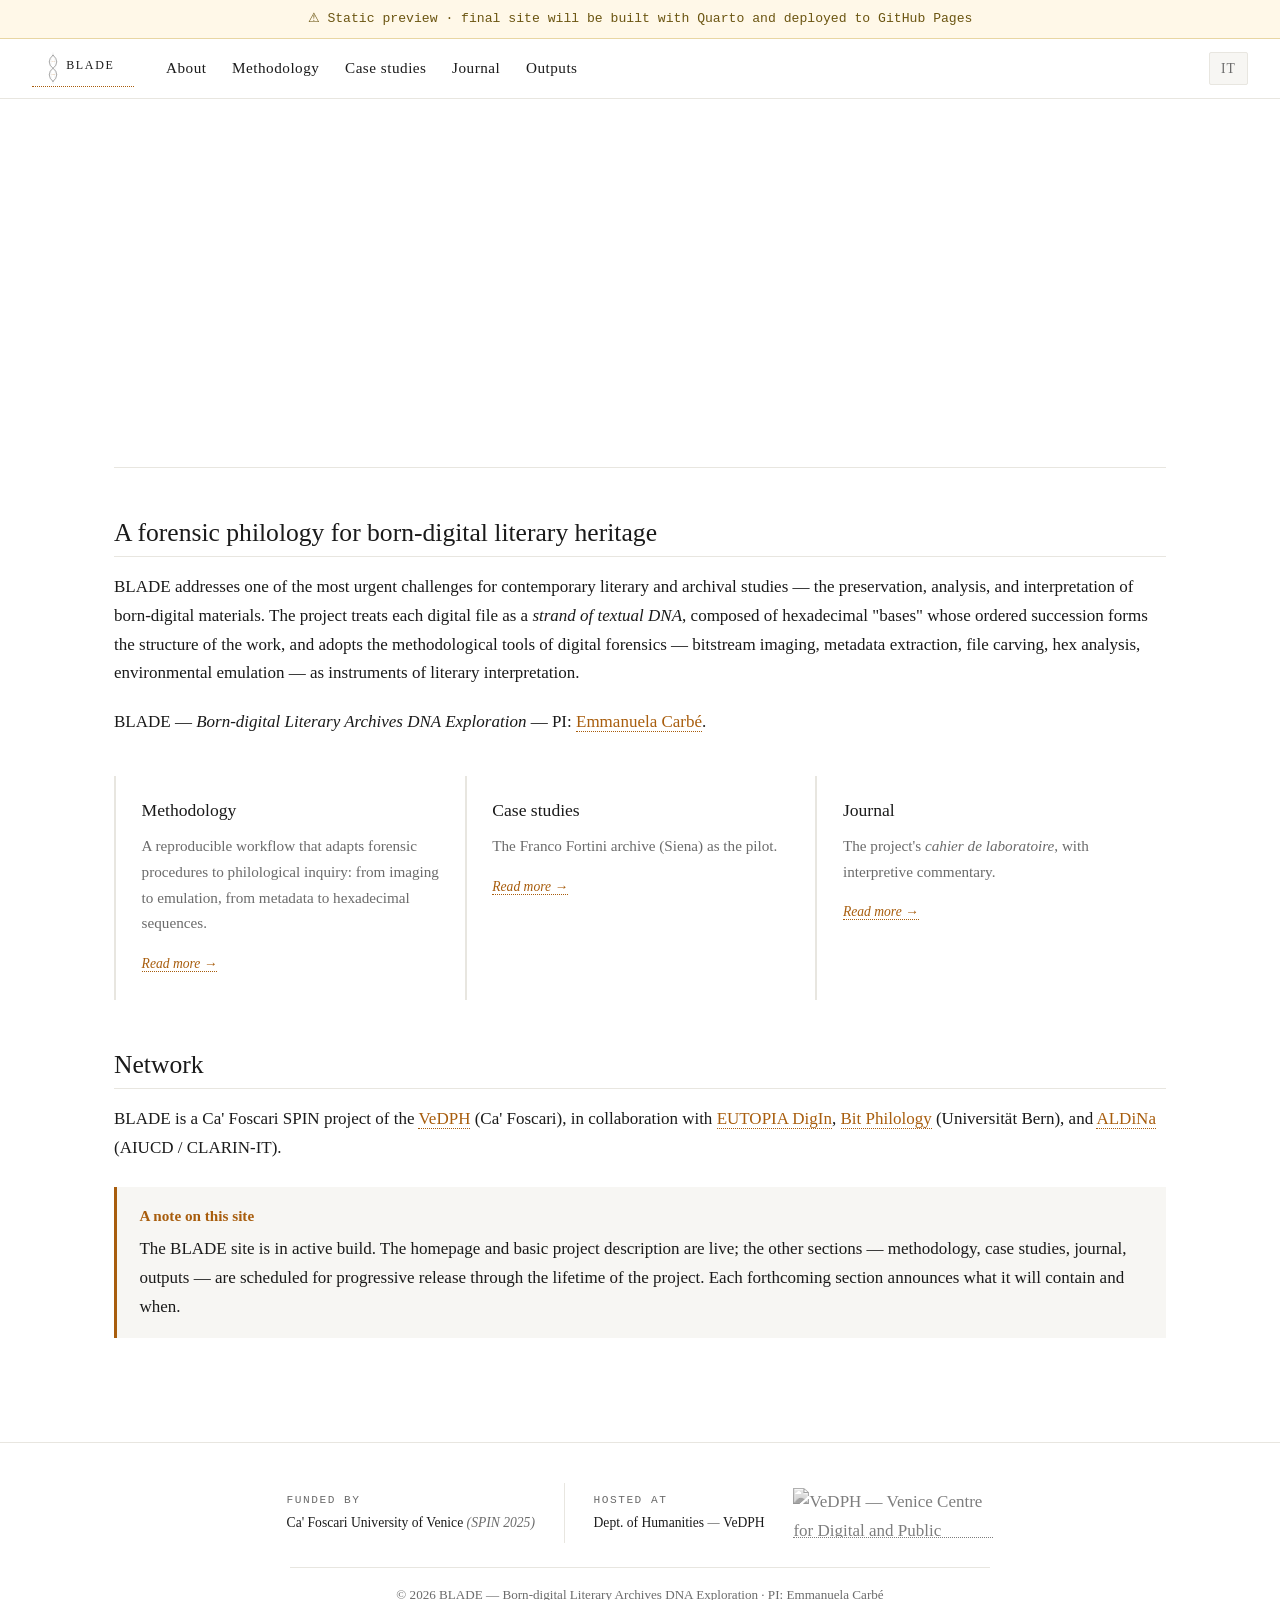
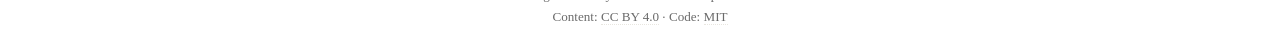
==== index.html @ 5c793089 "First Draft" ====
<!DOCTYPE html>
<html lang="en"><head><meta charset="UTF-8">
<title>BLADE</title>
<meta http-equiv="refresh" content="0;url=en/">
<link rel="stylesheet" href="assets/css/blade.css">
</head>
<body><div class="container" style="text-align:center; padding-top: 5rem;">
<p style="font-style: italic; color: #777;">Redirecting… · <a href="en/">English</a> · <a href="it/">Italiano</a></p>
</div></body></html>
---- assets/css/blade.css ----
:root {
  --blade-ink: #1a1a1a;
  --blade-paper: #ffffff;
  --blade-amber: #a85d0d;
  --blade-rule: #e8e6e0;
  --blade-muted: #6b6b6b;
  --blade-soft: #f7f6f3;
}

* { box-sizing: border-box; }
html { scroll-behavior: smooth; }

body {
  margin: 0;
  font-family: Georgia, "Iowan Old Style", serif;
  background: var(--blade-paper);
  color: var(--blade-ink);
  line-height: 1.7;
  font-size: 17px;
}

/* ---------- Navbar ---------- */
.navbar {
  background: var(--blade-paper);
  border-bottom: 1px solid var(--blade-rule);
  position: sticky; top: 0; z-index: 100;
  padding: 0.7rem 2rem;
  display: flex; align-items: center; gap: 2rem;
}

.navbar-brand { display: flex; align-items: center; height: 36px; }
.navbar-brand svg { height: 36px; width: auto; color: var(--blade-ink); }

.nav-links { display: flex; gap: 1.6rem; align-items: center; flex: 1; }

.nav-links a {
  color: var(--blade-ink); text-decoration: none;
  font-size: 0.95rem; letter-spacing: 0.5px;
  padding: 0.3rem 0;
  border-bottom: 1px solid transparent;
  transition: border-color 0.15s, color 0.15s;
}

.nav-links a:hover, .nav-links a.active {
  color: var(--blade-amber);
  border-bottom-color: var(--blade-amber);
}

.nav-right { display: flex; gap: 1.2rem; align-items: center; }
.nav-right a {
  color: var(--blade-muted); text-decoration: none; font-size: 0.9rem;
}
.nav-right a:hover { color: var(--blade-amber); }

.lang-switch {
  background: var(--blade-soft); padding: 0.25rem 0.7rem;
  border-radius: 2px; font-size: 0.85rem !important;
  letter-spacing: 1px; border: 1px solid var(--blade-rule);
}

/* ---------- Page container ---------- */
.container { max-width: 820px; margin: 0 auto; padding: 2.5rem 1.5rem 5rem; }
.container.full { max-width: 1100px; }

/* ---------- Hero ---------- */
.hero {
  display: flex; align-items: center; justify-content: center;
  min-height: 280px; margin: 1rem auto 3rem;
  padding: 1.5rem 1rem 3rem;
  border-bottom: 1px solid var(--blade-rule);
}

.hero-logo { width: 100%; max-width: 680px; color: var(--blade-ink); }
.hero-logo svg { width: 100%; height: auto; display: block; }

/* ---------- Typography ---------- */
h1, h2, h3, h4 {
  font-family: Georgia, "Iowan Old Style", serif;
  font-weight: 500; color: var(--blade-ink); line-height: 1.3;
}

h1 { font-size: 2.4rem; letter-spacing: 0.5px; margin: 0 0 0.4rem; }

h1 + .subtitle {
  font-style: italic; color: var(--blade-muted);
  font-size: 1.2rem; margin: 0 0 0.6rem;
}

.subtitle + .meta, h1 + .meta {
  font-family: "JetBrains Mono", ui-monospace, monospace;
  font-size: 0.78rem; color: var(--blade-muted);
  letter-spacing: 1.5px; text-transform: uppercase;
  margin: 0 0 2.5rem; padding-bottom: 1.5rem;
  border-bottom: 1px solid var(--blade-rule);
}

h2 {
  font-size: 1.6rem; margin: 3rem 0 1rem;
  padding-bottom: 0.4rem; border-bottom: 1px solid var(--blade-rule);
}

h3 { font-size: 1.2rem; margin: 2rem 0 0.6rem; }

p { margin: 0 0 1.2rem; }

a {
  color: var(--blade-amber); text-decoration: none;
  border-bottom: 1px dotted var(--blade-amber);
}

a:hover { border-bottom-style: solid; }

blockquote {
  margin: 1.5rem 0; padding: 0.5rem 0 0.5rem 1.5rem;
  border-left: 3px solid var(--blade-amber);
  color: var(--blade-muted); font-style: italic;
}

ul, ol { margin: 0 0 1.2rem; padding-left: 1.5rem; }
li { margin: 0.3rem 0; }

code {
  font-family: "JetBrains Mono", ui-monospace, Menlo, Consolas, monospace;
  font-size: 0.9em; background: rgba(168, 93, 13, 0.08);
  padding: 1px 5px; border-radius: 2px;
}

/* ---------- Callouts ---------- */
.callout {
  margin: 1.5rem 0; padding: 1rem 1.4rem;
  border-left: 3px solid var(--blade-amber);
  background: var(--blade-soft);
}

.callout-title {
  font-weight: 600; color: var(--blade-amber);
  margin-bottom: 0.4rem; font-size: 0.95rem;
}

/* ---------- Grid (homepage cards) ---------- */
.grid {
  display: grid;
  grid-template-columns: repeat(auto-fit, minmax(220px, 1fr));
  gap: 0; margin: 2.5rem 0;
}

.grid-card {
  padding: 1.4rem 1.6rem;
  border-left: 2px solid var(--blade-rule);
  transition: border-color 0.2s, background 0.2s;
}

.grid-card:hover {
  border-left-color: var(--blade-amber);
  background: var(--blade-soft);
}

.grid-card h3 { margin: 0 0 0.7rem; font-size: 1.1rem; }
.grid-card p { font-size: 0.95rem; color: var(--blade-muted); margin-bottom: 0.8rem; }
.grid-card .arrow { font-size: 0.85rem; font-style: italic; }

/* ---------- Tables ---------- */
table {
  width: 100%; border-collapse: collapse;
  margin: 1.5rem 0; font-size: 0.95rem;
}

th, td { padding: 0.6rem 0.8rem; text-align: left; border-bottom: 1px solid var(--blade-rule); }

th {
  font-family: "JetBrains Mono", monospace;
  font-size: 0.78rem; text-transform: uppercase;
  letter-spacing: 1px; color: var(--blade-muted);
  font-weight: 500;
}

/* ---------- Forthcoming pages — dedicated style ---------- */
.forthcoming {
  margin: 4rem auto;
  max-width: 600px;
  text-align: center;
  padding: 3rem 2rem;
}

.forthcoming-badge {
  display: inline-block;
  font-family: "JetBrains Mono", ui-monospace, monospace;
  font-size: 0.72rem;
  letter-spacing: 3px;
  text-transform: uppercase;
  background: var(--blade-soft);
  border: 1px solid var(--blade-amber);
  color: var(--blade-amber);
  padding: 5px 14px;
  border-radius: 2px;
  margin-bottom: 1.8rem;
}

.forthcoming h1 {
  font-size: 2.2rem;
  font-style: italic;
  font-weight: 400;
  margin-bottom: 0.5rem;
}

.forthcoming .deck {
  font-size: 1.1rem;
  color: var(--blade-muted);
  font-style: italic;
  margin-bottom: 2.5rem;
}

.forthcoming-content {
  text-align: left;
  font-size: 1rem;
  border-top: 1px solid var(--blade-rule);
  padding-top: 2rem;
}

.forthcoming-content h2 {
  font-size: 0.78rem;
  text-transform: uppercase;
  letter-spacing: 2px;
  color: var(--blade-muted);
  border-bottom: none;
  padding-bottom: 0;
  margin: 2rem 0 0.8rem;
  font-family: "JetBrains Mono", ui-monospace, monospace;
  font-weight: 500;
}

.forthcoming-content ul {
  list-style: none;
  padding-left: 0;
}

.forthcoming-content li {
  padding: 0.5rem 0;
  padding-left: 1.3rem;
  position: relative;
  color: var(--blade-ink);
}

.forthcoming-content li::before {
  content: "→";
  position: absolute;
  left: 0;
  color: var(--blade-amber);
}

.forthcoming-meta {
  margin-top: 2.5rem;
  font-family: "JetBrains Mono", ui-monospace, monospace;
  font-size: 0.78rem;
  color: var(--blade-muted);
  letter-spacing: 1.5px;
}

/* ---------- Footer ---------- */
.footer-institutional {
  background: var(--blade-paper);
  border-top: 1px solid var(--blade-rule);
  padding: 2.5rem 2rem 1.5rem;
  display: flex;
  flex-direction: column;
  align-items: center;
  gap: 1.5rem;
}

.footer-affiliation {
  display: flex;
  align-items: center;
  gap: 1.8rem;
  flex-wrap: wrap;
  justify-content: center;
}

.footer-affiliation-text {
  text-align: left;
  font-size: 0.85rem;
  color: var(--blade-ink);
  line-height: 1.7;
}

.footer-affiliation-text .label {
  font-family: "JetBrains Mono", monospace;
  font-size: 0.7rem;
  text-transform: uppercase;
  letter-spacing: 1.5px;
  color: var(--blade-muted);
  display: block;
  margin-bottom: 0.1rem;
}

.footer-affiliation-text strong { font-weight: 500; }
.footer-affiliation-text em { font-style: italic; color: var(--blade-muted); }

.footer-affiliation-divider {
  width: 1px;
  height: 60px;
  background: var(--blade-rule);
}

.footer-vedph-logo {
  display: flex;
  align-items: center;
  height: 50px;
  filter: grayscale(100%);
  opacity: 0.85;
  transition: opacity 0.2s, filter 0.2s;
}

.footer-vedph-logo:hover {
  opacity: 1;
  filter: grayscale(0%);
}

.footer-vedph-logo img {
  height: 100%;
  width: auto;
  max-width: 200px;
  object-fit: contain;
}

.footer-meta {
  text-align: center;
  font-size: 0.82rem;
  color: var(--blade-muted);
  padding-top: 1rem;
  border-top: 1px solid var(--blade-rule);
  width: 100%;
  max-width: 700px;
}

.footer-meta a {
  color: var(--blade-muted);
  border-bottom: 1px dotted var(--blade-rule);
}

.preview-banner {
  background: #fff8e8; border-bottom: 1px solid #e8d6a3;
  padding: 0.5rem 1rem; font-size: 0.82rem;
  color: #6b5511; text-align: center;
  font-family: "JetBrains Mono", monospace;
}

@media (max-width: 600px) {
  .footer-affiliation { flex-direction: column; gap: 1rem; }
  .footer-affiliation-divider { width: 60px; height: 1px; }
}

@media (max-width: 768px) {
  .navbar { flex-wrap: wrap; gap: 0.8rem; padding: 0.7rem 1rem; }
  .nav-links { flex-wrap: wrap; gap: 0.8rem; width: 100%; }
  h1 { font-size: 1.8rem; }
  .container { padding: 1.5rem 1rem 3rem; }
}
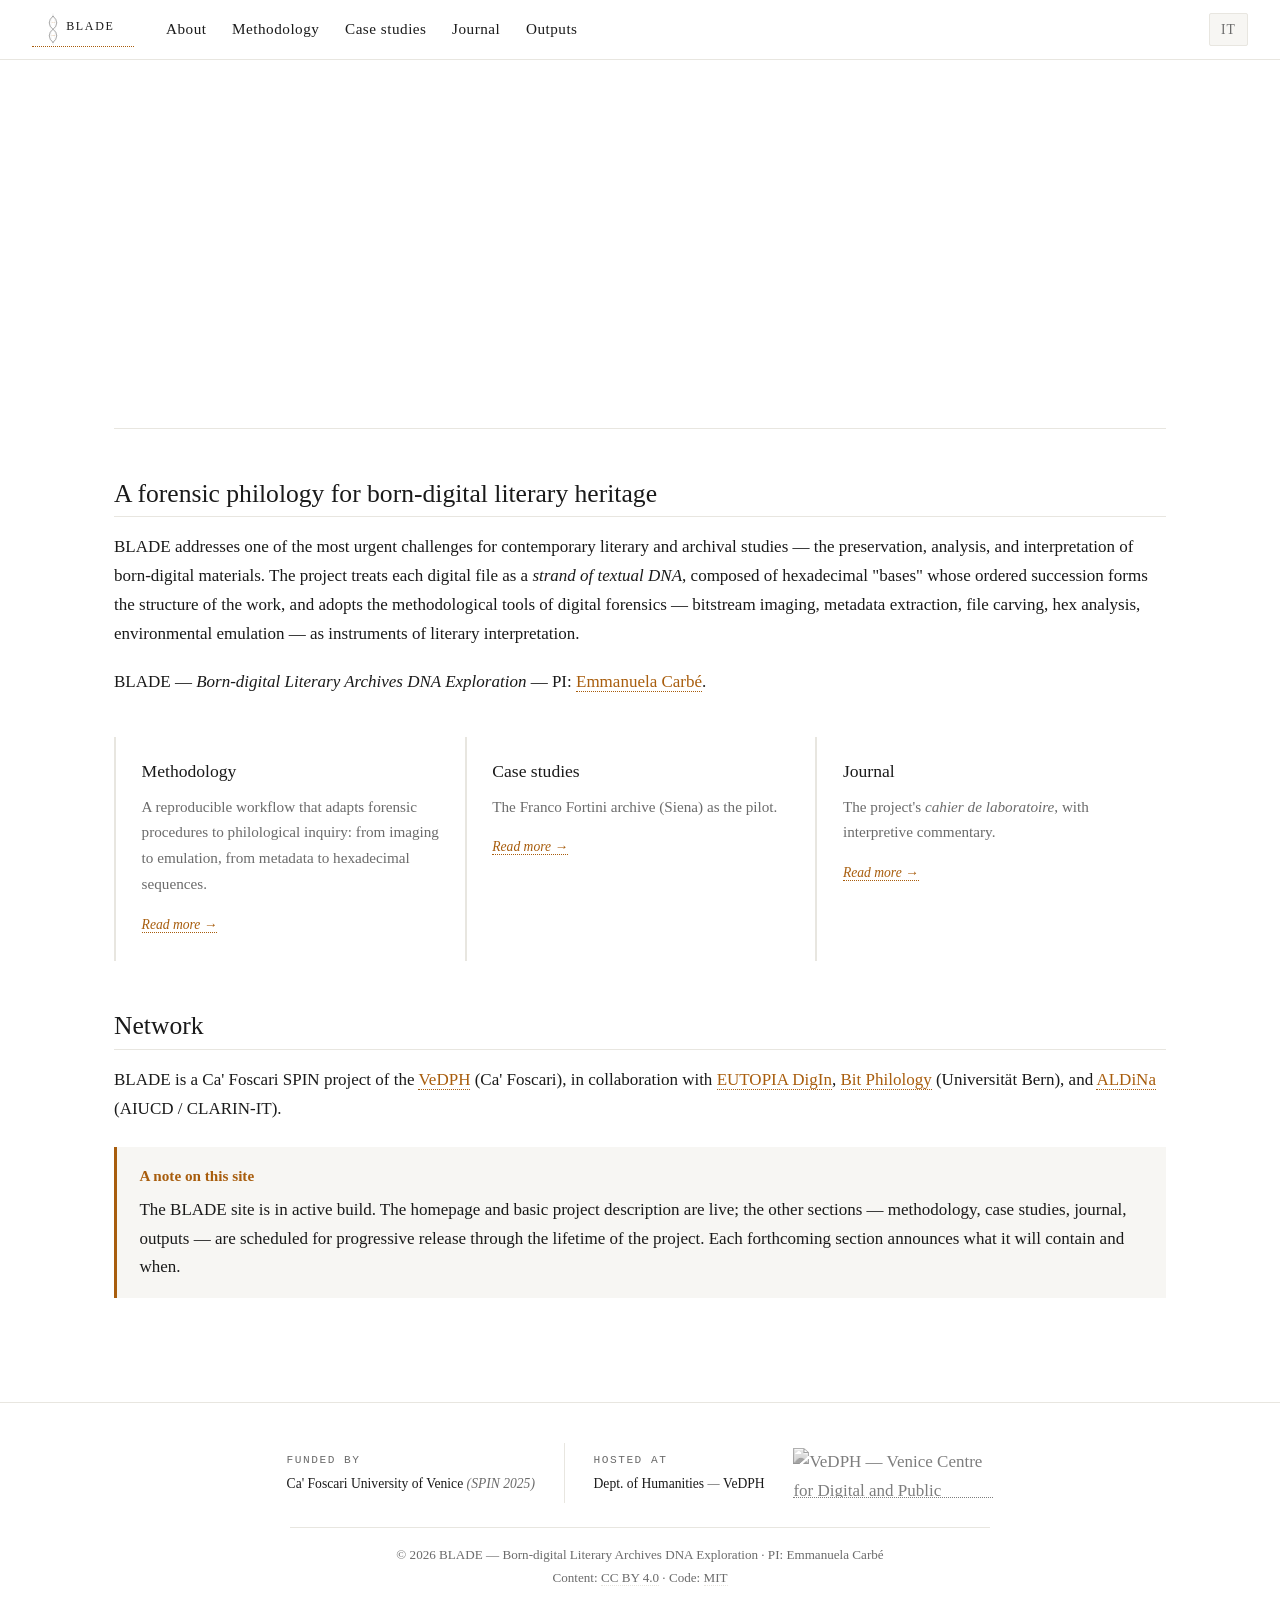
==== commit 26e4322f: "Update index.html" ====
--- a/index.html
+++ b/index.html
@@ -6,4 +6,4 @@
 </head>
 <body><div class="container" style="text-align:center; padding-top: 5rem;">
 <p style="font-style: italic; color: #777;">Redirecting… · <a href="en/">English</a> · <a href="it/">Italiano</a></p>
-</div></body></html>+</div></body></html>
--- a/assets/css/blade.css
+++ b/assets/css/blade.css
@@ -337,13 +337,6 @@
   border-bottom: 1px dotted var(--blade-rule);
 }
 
-.preview-banner {
-  background: #fff8e8; border-bottom: 1px solid #e8d6a3;
-  padding: 0.5rem 1rem; font-size: 0.82rem;
-  color: #6b5511; text-align: center;
-  font-family: "JetBrains Mono", monospace;
-}
-
 @media (max-width: 600px) {
   .footer-affiliation { flex-direction: column; gap: 1rem; }
   .footer-affiliation-divider { width: 60px; height: 1px; }
